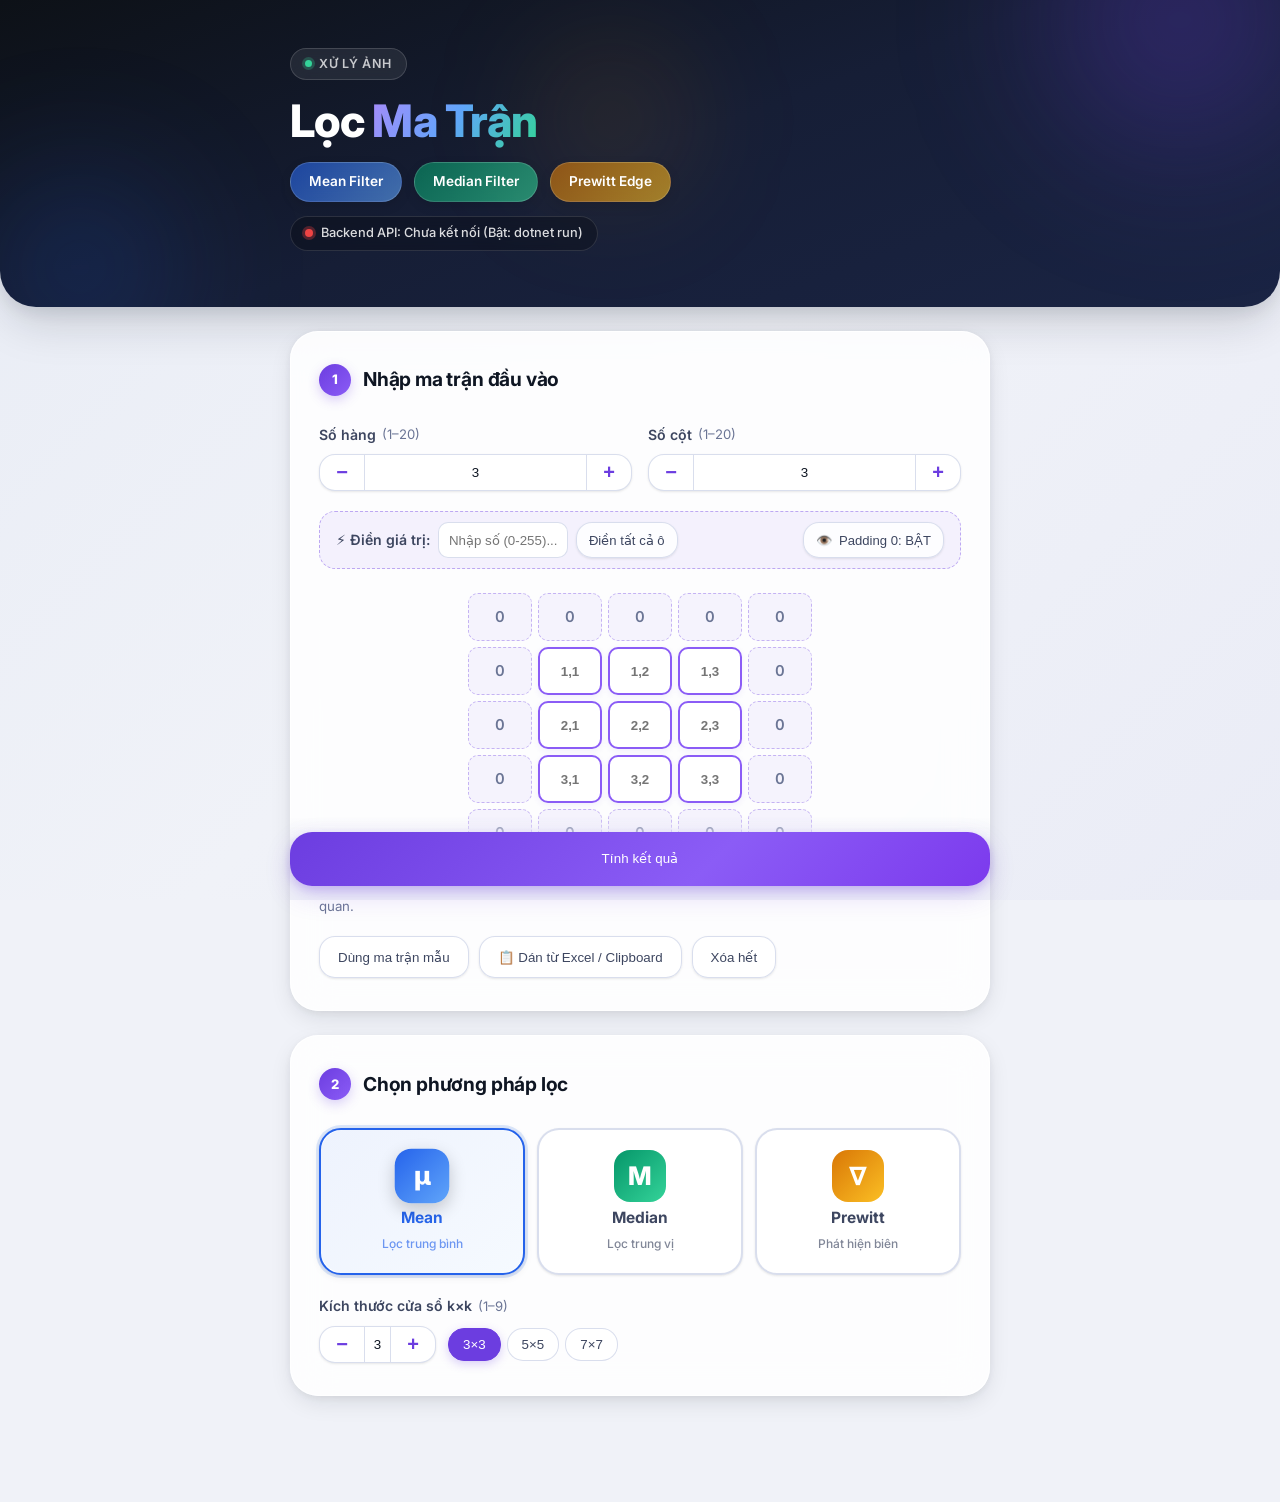
==== backend/wwwroot/index.html @ 403fc02a "feat: hoan thien Backend ASP.NET Core 8, Frontend tuong tac ma tran va dong goi Docker" ====
<!DOCTYPE html>
<html lang="vi">

<head>
    <meta charset="utf-8">
    <meta name="viewport" content="width=device-width, initial-scale=1, viewport-fit=cover">
    <title>Lọc Ma Trận — Mean · Median · Prewitt</title>
    <meta name="description" content="Công cụ lọc ma trận trực quan: Mean Filter, Median Filter và Prewitt Edge Detection với xem từng bước tính toán.">
    <link href="https://fonts.googleapis.com/css2?family=Inter:wght@400;500;600;700;800&display=swap" rel="stylesheet">
    <link rel="stylesheet" href="style.css">
</head>

<body>
    <!-- HERO HEADER -->
    <header class="hero">
        <div class="hero-bg-orb orb1"></div>
        <div class="hero-bg-orb orb2"></div>
        <div class="hero-bg-orb orb3"></div>
        <div class="wrap hero-content">
            <div class="hero-badge">
                <span class="badge-dot"></span>
                Xử lý ảnh
            </div>
            <h1>Lọc <span class="hero-accent">Ma Trận</span></h1>
            <div class="hero-chips">
                <span class="chip">Mean Filter</span>
                <span class="chip">Median Filter</span>
                <span class="chip">Prewitt Edge</span>
            </div>
            <div class="api-status-pill" id="apiStatusBadge">
                <span class="status-indicator offline" id="statusDot"></span>
                <span id="apiStatusText">Đang kiểm tra kết nối Backend API...</span>
            </div>
        </div>
    </header>

    <main class="wrap">

        <!-- STEP 1: MATRIX INPUT -->
        <section class="card" id="step1">
            <h2>
                <span class="step-badge">1</span>
                Nhập ma trận đầu vào
            </h2>

            <div class="row">
                <div class="field-group">
                    <label for="rows">
                        Số hàng <span class="range-hint">(1–20)</span>
                    </label>
                    <div class="step">
                        <button type="button" class="step-btn" id="btnDecRows" aria-label="Giảm số hàng">−</button>
                        <input id="rows" type="number" min="1" max="20" value="3">
                        <button type="button" class="step-btn" id="btnIncRows" aria-label="Tăng số hàng">+</button>
                    </div>
                </div>
                <div class="field-group">
                    <label for="cols">
                        Số cột <span class="range-hint">(1–20)</span>
                    </label>
                    <div class="step">
                        <button type="button" class="step-btn" id="btnDecCols" aria-label="Giảm số cột">−</button>
                        <input id="cols" type="number" min="1" max="20" value="3">
                        <button type="button" class="step-btn" id="btnIncCols" aria-label="Tăng số cột">+</button>
                    </div>
                </div>
            </div>

            <!-- QUICK FILL TOOLBAR -->
            <div class="fill-toolbar">
                <div class="fill-input-group">
                    <span class="toolbar-label">⚡ Điền giá trị:</span>
                    <input id="fillVal" type="number" min="0" max="255" placeholder="Nhập số (0-255)..." class="mini-input">
                    <button class="ghost ghost-sm" id="btnFillAll" type="button" title="Điền toàn bộ các ô trong ma trận bằng số này">Điền tất cả ô</button>
                </div>
                <button class="ghost ghost-sm" id="btnTogglePad" type="button" aria-pressed="true" title="Bật/Tắt hiển thị các vòng số 0 bao quanh ma trận">
                    <span id="padToggleIcon">👁️</span> <span id="padToggleText">Padding 0: BẬT</span>
                </button>
            </div>

            <div class="scroll">
                <div id="mat"></div>
            </div>
            <p class="hint" id="padHint">💡 Các ô nét đứt bao quanh là <b>Padding 0</b>. Bạn có thể chạm/bấm vào bất kỳ ô nào để xem cửa sổ trượt liên quan.</p>
            <div id="selectedWindowInfo" class="window-info-badge" hidden></div>

            <div class="actions">
                <button class="ghost" id="sample" type="button">Dùng ma trận mẫu</button>
                <button class="ghost" id="pasteExcel" type="button">📋 Dán từ Excel / Clipboard</button>
                <button class="ghost ghost-danger" id="clear" type="button">Xóa hết</button>
            </div>
        </section>

        <!-- STEP 2: METHOD SELECT -->
        <section class="card" id="step2">
            <h2>
                <span class="step-badge">2</span>
                Chọn phương pháp lọc
            </h2>

            <div class="method-grid" role="group" aria-label="Phương pháp lọc">
                <button type="button" class="method-card" data-m="mean" aria-pressed="true">
                    <span class="method-icon mean-icon">μ</span>
                    <span class="method-name">Mean</span>
                    <span class="method-desc">Lọc trung bình</span>
                </button>
                <button type="button" class="method-card" data-m="median" aria-pressed="false">
                    <span class="method-icon median-icon">M</span>
                    <span class="method-name">Median</span>
                    <span class="method-desc">Lọc trung vị</span>
                </button>
                <button type="button" class="method-card" data-m="prewitt" aria-pressed="false">
                    <span class="method-icon prewitt-icon">∇</span>
                    <span class="method-name">Prewitt</span>
                    <span class="method-desc">Phát hiện biên</span>
                </button>
            </div>

            <div class="field-group" style="margin-top:20px">
                <label for="k">
                    Kích thước cửa sổ k×k <span class="range-hint">(1–9)</span>
                </label>
                <div style="display: flex; gap: 12px; align-items: center; flex-wrap: wrap;">
                    <div class="step" style="max-width: 170px;">
                        <button type="button" class="step-btn" id="btnDecK" aria-label="Giảm k">−</button>
                        <input id="k" type="number" min="1" max="9" value="3">
                        <button type="button" class="step-btn" id="btnIncK" aria-label="Tăng k">+</button>
                    </div>
                    <div class="quick-k-chips" role="group" aria-label="Chọn nhanh cửa sổ">
                        <button type="button" class="k-chip active" data-k="3">3×3</button>
                        <button type="button" class="k-chip" data-k="5">5×5</button>
                        <button type="button" class="k-chip" data-k="7">7×7</button>
                    </div>
                </div>
            </div>

            <div id="kers" hidden>
                <h3>Kernel Gx <span class="kernel-label">biên dọc</span></h3>
                <div class="scroll"><div id="gx"></div></div>
                <h3>Kernel Gy <span class="kernel-label">biên ngang</span></h3>
                <div class="scroll"><div id="gy"></div></div>
                <div class="actions">
                    <button class="ghost" id="rk" type="button">Đặt lại kernel Prewitt</button>
                </div>
                <p class="hint">Có thể sửa từng ô. <b>Quy ước tích chập Prewitt:</b> kernel được lật 180° trước khi nhân với cửa sổ và lấy trị tuyệt đối.</p>
            </div>
        </section>

        <!-- CTA BAR -->
        <div class="bar">
            <p id="err" role="alert"></p>
            <button class="cta" id="run" type="button">
                <span id="runSpinner" class="spinner"></span>
                <span id="runBtnText">Tính kết quả</span>
            </button>
        </div>

        <!-- RESULTS -->
        <section class="card result-card" id="out" hidden>
            <h2>
                <span class="step-badge result-badge">✓</span>
                Kết quả tính toán
            </h2>

            <div class="result-toolbar">
                <div class="toolbar-left">
                    <span class="toolbar-label">Chế độ hiển thị:</span>
                    <div class="format-toggle" role="group" aria-label="Định dạng hiển thị">
                        <button type="button" class="toggle-btn active" data-fmt="roundedInt">Số nguyên (14)</button>
                        <button type="button" class="toggle-btn" data-fmt="rounded1">Làm tròn 1 số (14.2)</button>
                        <button type="button" class="toggle-btn" data-fmt="exact">Phân số chính xác (128/9)</button>
                    </div>
                </div>
                <div class="toolbar-right">
                    <button type="button" class="toggle-btn toggle-heatmap active" id="btnToggleHeatmap" title="Tô màu phân biệt theo giá trị ô (các số giống nhau cùng màu)">
                        <span id="heatmapIcon">🎨</span> <span id="heatmapText">Màu trực quan: BẬT</span>
                    </button>
                </div>
            </div>

            <div id="warningsBox" class="warning-box" hidden></div>

            <div class="scroll">
                <div id="res"></div>
            </div>

            <div class="divider"></div>
            <h3>Xem từng bước tính toán chi tiết</h3>
            <p class="hint">Chạm vào một ô trong ma trận kết quả ở trên để xem cửa sổ tương ứng và phép tính chi tiết. Ô nét đứt là phần padding 0 ngoài biên.</p>
            <div class="calc" id="detail" hidden></div>
        </section>
    </main>

    <script src="script.js"></script>
</body>

</html>
---- backend/wwwroot/style.css ----
/* ================================================================
   DESIGN TOKENS
================================================================ */
:root {
  /* Colors — Light Mode */
  --bg: #f0f2f8;
  --bg-grad: linear-gradient(135deg, #e8ecf5 0%, #f0f2f8 50%, #eaecf6 100%);
  --card: rgba(255,255,255,0.85);
  --card-border: rgba(255,255,255,0.95);
  --ink: #0f1623;
  --ink-sub: #3d4660;
  --muted: #6b7595;
  --line: rgba(180,190,220,0.5);

  /* Accent palette */
  --a1: #6c3de0;   /* violet */
  --a2: #8b5cf6;
  --a3: #a78bfa;
  --a-glow: rgba(108,61,224,0.25);

  /* Method colors */
  --mean-a: #2563eb;
  --mean-b: #60a5fa;
  --median-a: #059669;
  --median-b: #34d399;
  --prewitt-a: #d97706;
  --prewitt-b: #fbbf24;

  /* Semantic */
  --cell: #ffffff;
  --pad: rgba(108,61,224,0.06);
  --hi: rgba(108,61,224,0.1);
  --hi-border: rgba(108,61,224,0.4);
  --err: #dc2626;
  --err-bg: rgba(220,38,38,0.08);
  --success: #059669;

  /* Hero */
  --hero1: #0d1117;
  --hero2: #161e36;
  --hero3: #1a2444;

  /* Shadows */
  --sh-xs: 0 1px 3px rgba(0,0,0,.06), 0 1px 2px rgba(0,0,0,.04);
  --sh-sm: 0 2px 8px rgba(0,0,0,.08), 0 1px 3px rgba(0,0,0,.05);
  --sh-md: 0 8px 24px -4px rgba(15,22,35,.12), 0 2px 8px rgba(15,22,35,.06);
  --sh-lg: 0 20px 48px -8px rgba(15,22,35,.18), 0 6px 16px rgba(15,22,35,.08);
  --sh-accent: 0 8px 24px -4px var(--a-glow), 0 2px 8px rgba(108,61,224,.15);

  --radius-sm: 10px;
  --radius-md: 16px;
  --radius-lg: 22px;
  --radius-xl: 28px;

  box-sizing: border-box;
  padding-top: env(safe-area-inset-top, 0px);
  padding-bottom: env(safe-area-inset-bottom, 0px);
}

/* Dark mode */
@media (prefers-color-scheme: dark) {
  :root:not([data-theme="light"]) {
    --bg: #070c18;
    --bg-grad: linear-gradient(135deg, #080d1c 0%, #0b1020 50%, #0a0f1e 100%);
    --card: rgba(16,22,40,0.80);
    --card-border: rgba(255,255,255,0.06);
    --ink: #edf0f9;
    --ink-sub: #b0bace;
    --muted: #7885a8;
    --line: rgba(255,255,255,0.07);
    --a1: #8b5cf6; --a2: #a78bfa; --a3: #c4b5fd;
    --a-glow: rgba(139,92,246,.30);
    --mean-a: #3b82f6; --mean-b: #93c5fd;
    --median-a: #10b981; --median-b: #6ee7b7;
    --prewitt-a: #f59e0b; --prewitt-b: #fcd34d;
    --cell: rgba(12,18,34,.90);
    --pad: rgba(139,92,246,.07);
    --hi: rgba(139,92,246,.15);
    --hi-border: rgba(139,92,246,.5);
    --err: #f87171; --err-bg: rgba(248,113,113,.1);
    --hero1: #04060d; --hero2: #08102a; --hero3: #0d1833;
    --sh-xs: 0 1px 3px rgba(0,0,0,.5); --sh-sm: 0 2px 8px rgba(0,0,0,.4);
    --sh-md: 0 8px 24px -4px rgba(0,0,0,.5), 0 2px 8px rgba(0,0,0,.3);
    --sh-lg: 0 20px 48px -8px rgba(0,0,0,.65), 0 6px 16px rgba(0,0,0,.4);
  }
}
:root[data-theme="dark"] {
  --bg: #070c18; --bg-grad: linear-gradient(135deg, #080d1c 0%, #0b1020 50%, #0a0f1e 100%);
  --card: rgba(16,22,40,0.80); --card-border: rgba(255,255,255,0.06);
  --ink: #edf0f9; --ink-sub: #b0bace; --muted: #7885a8; --line: rgba(255,255,255,0.07);
  --a1: #8b5cf6; --a2: #a78bfa; --a3: #c4b5fd; --a-glow: rgba(139,92,246,.30);
  --cell: rgba(12,18,34,.90); --pad: rgba(139,92,246,.07); --hi: rgba(139,92,246,.15);
  --hi-border: rgba(139,92,246,.5); --err: #f87171; --err-bg: rgba(248,113,113,.1);
  --hero1: #04060d; --hero2: #08102a; --hero3: #0d1833;
  --sh-md: 0 8px 24px -4px rgba(0,0,0,.5), 0 2px 8px rgba(0,0,0,.3);
  --sh-lg: 0 20px 48px -8px rgba(0,0,0,.65), 0 6px 16px rgba(0,0,0,.4);
}

/* ================================================================
   BASE
================================================================ */
html { scroll-padding-top: env(safe-area-inset-top, 0px); scroll-behavior: smooth; }
*, *::before, *::after { box-sizing: inherit; }
body {
  margin: 0;
  background: var(--bg-grad), var(--bg);
  background-attachment: fixed;
  color: var(--ink);
  font: 15px/1.6 'Inter', system-ui, -apple-system, 'Segoe UI', sans-serif;
  -webkit-font-smoothing: antialiased;
  min-height: 100dvh;
}
.wrap { max-width: 740px; margin: 0 auto; padding: 0 20px; }

/* ================================================================
   HERO HEADER
================================================================ */
.hero {
  position: relative;
  background: linear-gradient(160deg, var(--hero1) 0%, var(--hero2) 50%, var(--hero3) 100%);
  padding: 48px 0 56px;
  border-radius: 0 0 36px 36px;
  box-shadow: var(--sh-lg);
  overflow: hidden;
}

/* Animated background orbs */
.hero-bg-orb {
  position: absolute;
  border-radius: 50%;
  filter: blur(60px);
  animation: orb-float 8s ease-in-out infinite;
  pointer-events: none;
}
.orb1 {
  width: 400px; height: 400px;
  background: radial-gradient(circle, rgba(108,61,224,.35) 0%, transparent 70%);
  top: -180px; right: -100px;
  animation-delay: 0s;
}
.orb2 {
  width: 280px; height: 280px;
  background: radial-gradient(circle, rgba(37,99,235,.25) 0%, transparent 70%);
  bottom: -100px; left: -60px;
  animation-delay: -3s;
}
.orb3 {
  width: 200px; height: 200px;
  background: radial-gradient(circle, rgba(245,158,11,.2) 0%, transparent 70%);
  top: 20px; left: 40%;
  animation-delay: -5s;
}
@keyframes orb-float {
  0%, 100% { transform: translateY(0) scale(1); }
  50% { transform: translateY(-20px) scale(1.05); }
}

.hero-content { position: relative; z-index: 1; }

.hero-badge {
  display: inline-flex;
  align-items: center;
  gap: 7px;
  padding: 5px 14px;
  background: rgba(255,255,255,.08);
  border: 1px solid rgba(255,255,255,.15);
  border-radius: 999px;
  color: rgba(255,255,255,.75);
  font-size: .78rem;
  font-weight: 600;
  letter-spacing: .06em;
  text-transform: uppercase;
  margin-bottom: 16px;
  backdrop-filter: blur(8px);
}
.badge-dot {
  width: 7px; height: 7px;
  border-radius: 50%;
  background: #34d399;
  box-shadow: 0 0 0 3px rgba(52,211,153,.25);
  animation: pulse-dot 2s ease-in-out infinite;
}
@keyframes pulse-dot {
  0%, 100% { box-shadow: 0 0 0 3px rgba(52,211,153,.25); }
  50% { box-shadow: 0 0 0 6px rgba(52,211,153,.1); }
}

.hero h1 {
  margin: 0 0 10px;
  font-size: clamp(2rem, 5vw, 2.8rem);
  font-weight: 800;
  line-height: 1.15;
  color: #fff;
  letter-spacing: -.02em;
}
.hero-accent {
  background: linear-gradient(120deg, #a78bfa, #60a5fa, #34d399);
  -webkit-background-clip: text;
  -webkit-text-fill-color: transparent;
  background-clip: text;
}
.hero p {
  margin: 0 0 20px;
  color: rgba(255,255,255,.6);
  font-size: .97rem;
  max-width: 48ch;
  line-height: 1.65;
}

.hero-chips { display: flex; flex-wrap: wrap; gap: 12px; margin-top: 15px; }
.chip {
  padding: 8px 18px;
  border-radius: 999px;
  color: #fff;
  font-size: .85rem;
  font-weight: 600;
  backdrop-filter: blur(8px);
  transition: all .25s ease;
  box-shadow: 0 4px 12px rgba(0,0,0,0.1);
  border: 1px solid rgba(255,255,255,0.15);
}
.chip:nth-child(1) { background: linear-gradient(135deg, rgba(37,99,235,.6), rgba(96,165,250,.6)); }
.chip:nth-child(2) { background: linear-gradient(135deg, rgba(5,150,105,.6), rgba(52,211,153,.6)); }
.chip:nth-child(3) { background: linear-gradient(135deg, rgba(217,119,6,.6), rgba(251,191,36,.6)); }
.chip:hover { transform: translateY(-2px) scale(1.03); box-shadow: 0 6px 16px rgba(0,0,0,0.2); filter: brightness(1.15); }

/* ================================================================
   CARDS
================================================================ */
main { padding-top: 6px; padding-bottom: 40px; }

.card {
  background: var(--card);
  backdrop-filter: blur(20px);
  -webkit-backdrop-filter: blur(20px);
  border: 1px solid var(--card-border);
  border-radius: var(--radius-xl);
  padding: 32px 28px;
  margin: 24px 0;
  box-shadow: var(--sh-md);
  transition: box-shadow .3s ease, transform .3s ease;
}
.card:hover { box-shadow: var(--sh-lg); transform: translateY(-2px); }

h2 {
  display: flex;
  align-items: center;
  gap: 12px;
  margin: 0 0 28px;
  font-size: 1.2rem;
  font-weight: 700;
  color: var(--ink);
  letter-spacing: -.01em;
}
h3 {
  display: flex;
  align-items: center;
  gap: 8px;
  margin: 22px 0 12px;
  font-size: .95rem;
  font-weight: 700;
  color: var(--ink-sub);
}

/* Step badge */
.step-badge {
  display: grid;
  place-items: center;
  width: 32px; height: 32px;
  border-radius: 50%;
  background: linear-gradient(135deg, var(--a1), var(--a2));
  color: #fff;
  font-size: .82rem;
  font-weight: 800;
  flex-shrink: 0;
  box-shadow: 0 4px 12px var(--a-glow);
}
.result-badge {
  background: linear-gradient(135deg, var(--success), #34d399);
  box-shadow: 0 4px 12px rgba(5,150,105,.3);
}

/* ================================================================
   FORM ELEMENTS
================================================================ */
.field-group { display: flex; flex-direction: column; gap: 8px; }
label {
  display: flex;
  align-items: center;
  gap: 6px;
  font-weight: 600;
  font-size: .88rem;
  color: var(--ink-sub);
}
.range-hint {
  font-weight: 400;
  color: var(--muted);
  font-size: .82rem;
}

.row { display: flex; gap: 16px; flex-wrap: wrap; margin-bottom: 20px; }
.row > .field-group { flex: 1; min-width: 140px; }

/* Stepper */
.step {
  display: flex;
  align-items: stretch;
  border-radius: var(--radius-md);
  border: 1.5px solid var(--line);
  background: var(--cell);
  overflow: hidden;
  box-shadow: var(--sh-xs);
  transition: border-color .2s, box-shadow .2s;
}
.step:focus-within {
  border-color: var(--a2);
  box-shadow: 0 0 0 3px var(--a-glow);
}
.step-btn {
  width: 44px;
  flex-shrink: 0;
  border: none;
  background: transparent;
  color: var(--a1);
  font-size: 1.25rem;
  font-weight: 700;
  cursor: pointer;
  transition: background .15s, color .15s;
  display: grid;
  place-items: center;
}
.step-btn:hover { background: var(--hi); }
.step-btn:active { background: var(--a1); color: #fff; }
.step input {
  flex: 1;
  min-width: 0;
  border: none;
  border-left: 1.5px solid var(--line);
  border-right: 1.5px solid var(--line);
  text-align: center;
  font: 700 1rem inherit;
  background: var(--cell);
  color: var(--ink);
  padding: 10px 4px;
}
.step input:focus { outline: none; }

/* ================================================================
   MATRIX / GRID
================================================================ */
.scroll {
  overflow-x: auto;
  padding: 8px 2px;
  -webkit-overflow-scrolling: touch;
}
.grid {
  display: grid;
  grid-template-columns: repeat(var(--c), minmax(var(--cell-size, 34px), var(--cell-max, 64px)));
  gap: var(--cell-gap, 6px);
  width: max-content;
  max-width: 100%;
  margin: 0 auto;
}
.grid input, .grid .c {
  height: var(--cell-height, 48px);
  min-width: 0;
  border: 1.5px solid var(--line);
  border-radius: var(--radius-sm);
  background: var(--cell);
  color: var(--ink);
  text-align: center;
  font: 700 .92rem/1 inherit;
  font-variant-numeric: tabular-nums;
  display: flex;
  align-items: center;
  justify-content: center;
  padding: 0 3px;
  box-shadow: var(--sh-xs);
  transition: transform .12s, box-shadow .12s, border-color .18s, background-color .25s ease, color .2s ease;
}
.grid input:focus-visible { transform: translateY(-2px); box-shadow: var(--sh-sm), 0 0 0 3px var(--a-glow); border-color: var(--a2); }
.grid button.c { cursor: pointer; }
.grid button.c:hover { box-shadow: var(--sh-md); transform: translateY(-2px); border-color: var(--a2); }
.grid button.c:active { transform: translateY(0); }
.grid .c.pad { background: var(--pad); color: var(--muted); border-style: dashed; box-shadow: none; }
.grid .c.mid { background: var(--hi); border-color: var(--hi-border); box-shadow: 0 0 0 3px rgba(108,61,224,.12); }
.grid.final .c { border-color: var(--a2); border-width: 2px; box-shadow: var(--sh-xs), 0 0 0 3px rgba(108,61,224,.08); }

input[type=number] { -moz-appearance: textfield; }
input::-webkit-inner-spin-button, input::-webkit-outer-spin-button { -webkit-appearance: none; margin: 0; }
button:focus-visible, input:focus-visible { outline: 3px solid var(--a2); outline-offset: 2px; }

/* ================================================================
   ACTION BUTTONS
================================================================ */
.actions { display: flex; gap: 10px; flex-wrap: wrap; margin-top: 20px; }
.ghost {
  display: inline-flex;
  align-items: center;
  gap: 7px;
  min-height: 42px;
  padding: 0 18px;
  border-radius: var(--radius-md);
  border: 1.5px solid var(--line);
  background: var(--card);
  color: var(--ink-sub);
  font: 600 .88rem inherit;
  cursor: pointer;
  box-shadow: var(--sh-xs);
  transition: background .18s, border-color .18s, color .18s, transform .15s, box-shadow .15s;
}
.ghost:hover {
  background: var(--hi);
  border-color: var(--a2);
  color: var(--a1);
  transform: translateY(-1px);
  box-shadow: var(--sh-sm);
}
.ghost:active { transform: translateY(0); }
.ghost-danger:hover { background: var(--err-bg); border-color: var(--err); color: var(--err); }

/* ================================================================
   METHOD SELECTION CARDS
================================================================ */
.method-grid {
  display: grid;
  grid-template-columns: repeat(3, 1fr);
  gap: 12px;
  margin-bottom: 4px;
}
.method-card {
  position: relative;
  display: flex;
  flex-direction: column;
  align-items: center;
  gap: 8px;
  padding: 20px 12px;
  border: 2px solid var(--line);
  border-radius: var(--radius-lg);
  background: var(--cell);
  color: var(--ink-sub);
  cursor: pointer;
  font: inherit;
  transition: all .22s ease;
  box-shadow: var(--sh-xs);
  overflow: hidden;
}
.method-card::before {
  content: '';
  position: absolute;
  inset: 0;
  opacity: 0;
  border-radius: inherit;
  transition: opacity .22s;
}
.method-card[data-m="mean"]::before { background: linear-gradient(135deg, rgba(37,99,235,.08), rgba(96,165,250,.06)); }
.method-card[data-m="median"]::before { background: linear-gradient(135deg, rgba(5,150,105,.08), rgba(52,211,153,.06)); }
.method-card[data-m="prewitt"]::before { background: linear-gradient(135deg, rgba(217,119,6,.1), rgba(251,191,36,.06)); }

.method-card:hover { transform: translateY(-3px); box-shadow: var(--sh-md); border-color: var(--line); }
.method-card:hover::before { opacity: 1; }

.method-card[aria-pressed="true"] { border-width: 2px; }
.method-card[data-m="mean"][aria-pressed="true"] { border-color: var(--mean-a); box-shadow: var(--sh-sm), 0 0 0 3px rgba(37,99,235,.15); color: var(--mean-a); }
.method-card[data-m="mean"][aria-pressed="true"]::before { opacity: 1; }
.method-card[data-m="median"][aria-pressed="true"] { border-color: var(--median-a); box-shadow: var(--sh-sm), 0 0 0 3px rgba(5,150,105,.15); color: var(--median-a); }
.method-card[data-m="median"][aria-pressed="true"]::before { opacity: 1; }
.method-card[data-m="prewitt"][aria-pressed="true"] { border-color: var(--prewitt-a); box-shadow: var(--sh-sm), 0 0 0 3px rgba(217,119,6,.15); color: var(--prewitt-a); }
.method-card[data-m="prewitt"][aria-pressed="true"]::before { opacity: 1; }

.method-icon {
  display: grid;
  place-items: center;
  width: 52px; height: 52px;
  border-radius: var(--radius-md);
  font-size: 1.6rem;
  font-weight: 800;
  transition: all .22s;
}
.mean-icon { background: linear-gradient(135deg, var(--mean-a), var(--mean-b)); color: #fff; }
.median-icon { background: linear-gradient(135deg, var(--median-a), var(--median-b)); color: #fff; }
.prewitt-icon { background: linear-gradient(135deg, var(--prewitt-a), var(--prewitt-b)); color: #fff; }

.method-card[aria-pressed="true"] .method-icon { box-shadow: 0 6px 16px rgba(0,0,0,.2); transform: scale(1.05); }

.method-name {
  font-size: .97rem;
  font-weight: 700;
  line-height: 1;
}
.method-desc {
  font-size: .75rem;
  font-weight: 500;
  opacity: .65;
  text-align: center;
}

/* Kernel labels */
.kernel-label {
  font-size: .78rem;
  font-weight: 500;
  color: var(--muted);
  padding: 2px 8px;
  background: var(--pad);
  border-radius: 999px;
  margin-left: 4px;
}

/* ================================================================
   STICKY CTA BAR
================================================================ */
.bar {
  position: sticky;
  bottom: 0;
  padding: 14px 0 calc(14px + env(safe-area-inset-bottom, 0px));
  background: linear-gradient(to bottom, transparent, var(--bg) 28%);
  z-index: 10;
}
.cta {
  width: 100%;
  min-height: 54px;
  border: none;
  border-radius: var(--radius-lg);
  background: linear-gradient(135deg, var(--a1), var(--a2) 60%, #7c3aed);
  color: #fff;
  font: 700 1.05rem inherit;
  cursor: pointer;
  letter-spacing: .01em;
  box-shadow: 0 10px 28px -4px var(--a-glow), 0 4px 10px rgba(108,61,224,.2);
  transition: transform .18s, box-shadow .18s, filter .18s;
  display: flex;
  align-items: center;
  justify-content: center;
  gap: 10px;
}
.cta:hover {
  transform: translateY(-2px);
  box-shadow: 0 16px 36px -4px var(--a-glow), 0 6px 14px rgba(108,61,224,.25);
  filter: brightness(1.06);
}
.cta:active { transform: translateY(0); filter: brightness(.97); }

/* ================================================================
   ERROR
================================================================ */
#err {
  color: var(--err);
  font-weight: 600;
  font-size: .9rem;
  margin: 0 0 10px;
  padding: 10px 14px;
  background: var(--err-bg);
  border-radius: var(--radius-md);
  border: 1.5px solid rgba(220,38,38,.25);
  display: none;
}
#err:not(:empty) { display: block; }

/* ================================================================
   HINTS
================================================================ */
.hint {
  color: var(--muted);
  font-size: .83rem;
  margin: 10px 0 0;
  line-height: 1.55;
}

/* ================================================================
   RESULT CARD
================================================================ */
.result-card { animation: slide-up .35s ease both; }
@keyframes slide-up {
  from { opacity: 0; transform: translateY(16px); }
  to { opacity: 1; transform: translateY(0); }
}
.divider {
  height: 1px;
  background: linear-gradient(to right, transparent, var(--line), transparent);
  margin: 20px 0;
}

/* ================================================================
   CALC DETAIL
================================================================ */
.calc {
  margin-top: 16px;
  padding: 18px;
  border-radius: var(--radius-md);
  background: var(--pad);
  border: 1px solid var(--hi-border);
  overflow-wrap: anywhere;
  animation: slide-up .2s ease;
}
.calc p { margin: 8px 0 0; font-size: .9rem; }
.calc b { font-variant-numeric: tabular-nums; color: var(--a1); }

/* ================================================================
   API STATUS PILL
================================================================ */
.api-status-pill {
  display: inline-flex;
  align-items: center;
  gap: 8px;
  margin-top: 14px;
  padding: 6px 14px;
  border-radius: 999px;
  background: rgba(0, 0, 0, 0.25);
  backdrop-filter: blur(8px);
  border: 1px solid rgba(255, 255, 255, 0.12);
  color: rgba(255, 255, 255, 0.85);
  font-size: .8rem;
  font-weight: 500;
}
.status-indicator {
  width: 8px;
  height: 8px;
  border-radius: 50%;
  display: inline-block;
  flex-shrink: 0;
}
.status-indicator.online {
  background: #10b981;
  box-shadow: 0 0 0 3px rgba(16, 185, 129, 0.35);
  animation: pulse-dot 2s infinite;
}
.status-indicator.offline {
  background: #ef4444;
  box-shadow: 0 0 0 3px rgba(239, 68, 68, 0.3);
}

/* ================================================================
   RESULT TOOLBAR & TOGGLE
================================================================ */
.result-toolbar {
  display: flex;
  align-items: center;
  justify-content: space-between;
  flex-wrap: wrap;
  gap: 12px;
  margin-bottom: 18px;
  padding: 12px 16px;
  background: var(--pad);
  border: 1px solid var(--line);
  border-radius: var(--radius-md);
}
.toolbar-left {
  display: flex;
  align-items: center;
  gap: 12px;
  flex-wrap: wrap;
}
.toolbar-right {
  display: flex;
  align-items: center;
  gap: 8px;
}
.toolbar-label {
  font-size: .88rem;
  font-weight: 600;
  color: var(--ink-sub);
}
.format-toggle {
  display: flex;
  background: var(--cell);
  padding: 3px;
  border-radius: 999px;
  border: 1px solid var(--line);
  box-shadow: var(--sh-xs);
  gap: 4px;
}
.toggle-btn {
  border: 1.5px solid transparent;
  background: transparent;
  color: var(--muted);
  padding: 6px 14px;
  border-radius: 999px;
  font: 600 .8rem inherit;
  cursor: pointer;
  transition: all .18s ease;
  display: inline-flex;
  align-items: center;
  gap: 6px;
}
.toggle-btn:hover {
  color: var(--ink);
}
.toggle-btn.active {
  background: var(--a1);
  color: #fff;
  border-color: var(--a1);
  box-shadow: 0 2px 8px var(--a-glow);
}
.toggle-heatmap {
  background: var(--cell);
  border: 1.5px solid var(--line);
  color: var(--ink-sub);
  box-shadow: var(--sh-xs);
}
.toggle-heatmap:hover {
  border-color: var(--a2);
  color: var(--a1);
}
.toggle-heatmap.active {
  background: linear-gradient(135deg, var(--a1), #4f46e5);
  color: #fff;
  border-color: var(--a1);
  box-shadow: 0 2px 10px var(--a-glow);
}

/* ================================================================
   WARNING BOX
================================================================ */
.warning-box {
  margin-bottom: 16px;
  padding: 12px 16px;
  border-radius: var(--radius-md);
  background: rgba(245, 158, 11, 0.1);
  border: 1.5px solid rgba(245, 158, 11, 0.4);
  color: #b45309;
  font-size: .88rem;
  line-height: 1.5;
}
.warning-box:empty { display: none; }

/* ================================================================
   ACTIVE CELL HIGHLIGHT
================================================================ */
.grid.final .c.active {
  background: var(--hi);
  border-color: var(--a1) !important;
  border-width: 2.5px !important;
  box-shadow: 0 0 0 4px var(--a-glow) !important;
  transform: scale(1.06);
  z-index: 2;
}

/* ================================================================
   SPINNER FOR CTA
================================================================ */
.spinner {
  width: 18px;
  height: 18px;
  border: 2.5px solid rgba(255, 255, 255, 0.3);
  border-radius: 50%;
  border-top-color: #fff;
  animation: spin .8s linear infinite;
  display: none; /* Mặc định ẩn hoàn toàn */
}
.spinner.active {
  display: inline-block; /* Chỉ hiện khi đang tính */
}
@keyframes spin {
  to { transform: rotate(360deg); }
}

/* ================================================================
   QUICK FILL TOOLBAR & CHIPS
================================================================ */
.fill-toolbar {
  display: flex;
  align-items: center;
  justify-content: space-between;
  flex-wrap: wrap;
  gap: 12px;
  margin-bottom: 16px;
  padding: 10px 16px;
  background: var(--pad);
  border: 1px dashed var(--hi-border);
  border-radius: var(--radius-md);
}
.fill-input-group {
  display: flex;
  align-items: center;
  gap: 8px;
  flex-wrap: wrap;
}
.mini-input {
  width: 130px;
  height: 36px;
  padding: 0 10px;
  border: 1.5px solid var(--line);
  border-radius: var(--radius-sm);
  background: var(--cell);
  color: var(--ink);
  font: 600 .9rem inherit;
}
.mini-input:focus {
  outline: none;
  border-color: var(--a2);
  box-shadow: 0 0 0 3px var(--a-glow);
}
.ghost-sm {
  min-height: 36px !important;
  padding: 0 12px !important;
  font-size: .82rem !important;
}
.quick-fill-chips {
  display: flex;
  align-items: center;
  gap: 6px;
  flex-wrap: wrap;
}
.chip-sm {
  border: 1px solid var(--line);
  background: var(--cell);
  color: var(--ink-sub);
  padding: 5px 10px;
  border-radius: 999px;
  font: 600 .78rem inherit;
  cursor: pointer;
  transition: all .15s ease;
  box-shadow: var(--sh-xs);
}
.chip-sm:hover {
  background: var(--hi);
  border-color: var(--a2);
  color: var(--a1);
  transform: translateY(-1px);
}
.chip-sm:active {
  transform: translateY(0);
}

/* ================================================================
   QUICK K WINDOW CHIPS
================================================================ */
.quick-k-chips {
  display: flex;
  gap: 6px;
  align-items: center;
  flex-wrap: wrap;
}
.k-chip {
  border: 1.5px solid var(--line);
  background: var(--cell);
  color: var(--ink-sub);
  padding: 8px 14px;
  border-radius: var(--radius-md);
  font: 600 .84rem inherit;
  cursor: pointer;
  transition: all .18s ease;
}
.k-chip:hover {
  border-color: var(--a2);
  color: var(--a1);
  background: var(--hi);
}
.k-chip.active {
  background: var(--a1);
  color: #fff;
  border-color: var(--a1);
  box-shadow: 0 3px 10px var(--a-glow);
}

/* ================================================================
   PADDED INPUT MATRIX CELLS
================================================================ */
.grid input.c-data {
  background: var(--cell);
  border: 2px solid var(--a2);
  color: var(--ink);
  font-weight: 700;
  box-shadow: 0 2px 6px rgba(108, 61, 224, 0.08);
}
.grid input.c-data:focus {
  border-color: var(--a1);
  box-shadow: 0 0 0 3px var(--a-glow);
  transform: scale(1.05);
  z-index: 2;
}
.grid .c.pad {
  background: rgba(108, 61, 224, 0.05);
  color: var(--muted);
  border: 1.5px dashed rgba(108, 61, 224, 0.35);
  font-weight: 600;
  user-select: none;
  cursor: pointer;
  transition: all .15s ease;
}
.grid .c.pad:hover, .grid .c.pad:active {
  background: rgba(108, 61, 224, 0.12);
  border-color: var(--a1);
}
.grid .window-active,
.grid .c.window-active,
.grid input.window-active,
.grid input.c-data.window-active {
  background: rgba(108, 61, 224, 0.22) !important;
  border-color: var(--a1) !important;
  border-width: 2px !important;
  box-shadow: 0 0 0 2px var(--a-glow) !important;
}
.grid .window-center,
.grid .c.window-center,
.grid input.window-center,
.grid input.c-data.window-center {
  background: var(--hi) !important;
  border-color: var(--a1) !important;
  border-width: 2.5px !important;
  box-shadow: 0 0 0 4px var(--a-glow) !important;
  transform: scale(1.08) !important;
  z-index: 10 !important;
}
.window-info-badge {
  display: inline-flex;
  align-items: center;
  gap: 6px;
  margin-top: 8px;
  padding: 6px 14px;
  border-radius: 999px;
  background: var(--hi);
  border: 1px solid var(--hi-border);
  color: var(--a1);
  font-size: .83rem;
  font-weight: 600;
  animation: slide-up .2s ease;
}
.window-info-badge:empty {
  display: none;
}
.close-badge-btn {
  background: transparent;
  border: none;
  color: var(--a1);
  font-weight: 700;
  font-size: .85rem;
  cursor: pointer;
  padding: 2px 6px;
  margin-left: 8px;
  border-radius: 4px;
  display: inline-flex;
  align-items: center;
  justify-content: center;
  transition: all .15s ease;
}
.close-badge-btn:hover {
  background: rgba(108, 61, 224, 0.15);
  color: var(--err);
}

/* ================================================================
   CALCULATION DETAIL CARDS
================================================================ */
.calc-section-title {
  font-weight: 700;
  font-size: .95rem;
  color: var(--ink);
  margin-bottom: 8px;
  display: flex;
  align-items: center;
  gap: 6px;
}
.calc-formula-card {
  background: var(--cell);
  border: 1px solid var(--line);
  border-radius: var(--radius-sm);
  padding: 12px 16px;
  margin-top: 10px;
  font-family: ui-monospace, SFMono-Regular, Menlo, Monaco, Consolas, monospace;
  font-size: .88rem;
  line-height: 1.6;
  color: var(--ink);
  overflow-x: auto;
}
.calc-grid-wrap {
  display: flex;
  gap: 20px;
  align-items: flex-start;
  flex-wrap: wrap;
  margin-top: 12px;
}
.calc-tag {
  display: inline-block;
  padding: 3px 8px;
  border-radius: 6px;
  font-size: .75rem;
  font-weight: 600;
  background: var(--pad);
  color: var(--a1);
}

/* ================================================================
   MOBILE RESPONSIVENESS (< 640px)
================================================================ */
@media (max-width: 640px) {
  .wrap {
    padding: 0 10px;
  }
  .card {
    padding: 20px 14px;
    border-radius: var(--radius-lg);
    margin: 16px 0;
  }
  .hero {
    padding: 32px 0 38px;
    border-radius: 0 0 24px 24px;
  }
  .hero h1 {
    font-size: 1.85rem;
  }
  .grid {
    gap: 4px;
  }
  .grid input, .grid .c {
    height: 40px;
    font-size: .84rem;
  }
  .fill-toolbar {
    flex-direction: column;
    align-items: stretch;
    gap: 10px;
  }
  .fill-input-group {
    width: 100%;
    display: flex;
    justify-content: space-between;
  }
  .mini-input {
    flex: 1;
    min-width: 0;
  }
  .result-toolbar {
    flex-direction: column;
    align-items: stretch;
    gap: 12px;
  }
  .toolbar-left, .toolbar-right {
    width: 100%;
    display: flex;
    justify-content: space-between;
    align-items: center;
  }
  .format-toggle {
    width: 100%;
  }
  .toggle-btn {
    flex: 1;
    text-align: center;
    justify-content: center;
    padding: 6px 6px;
    font-size: .75rem;
  }
  .actions {
    flex-direction: column;
  }
  .ghost {
    width: 100%;
    justify-content: center;
  }
}
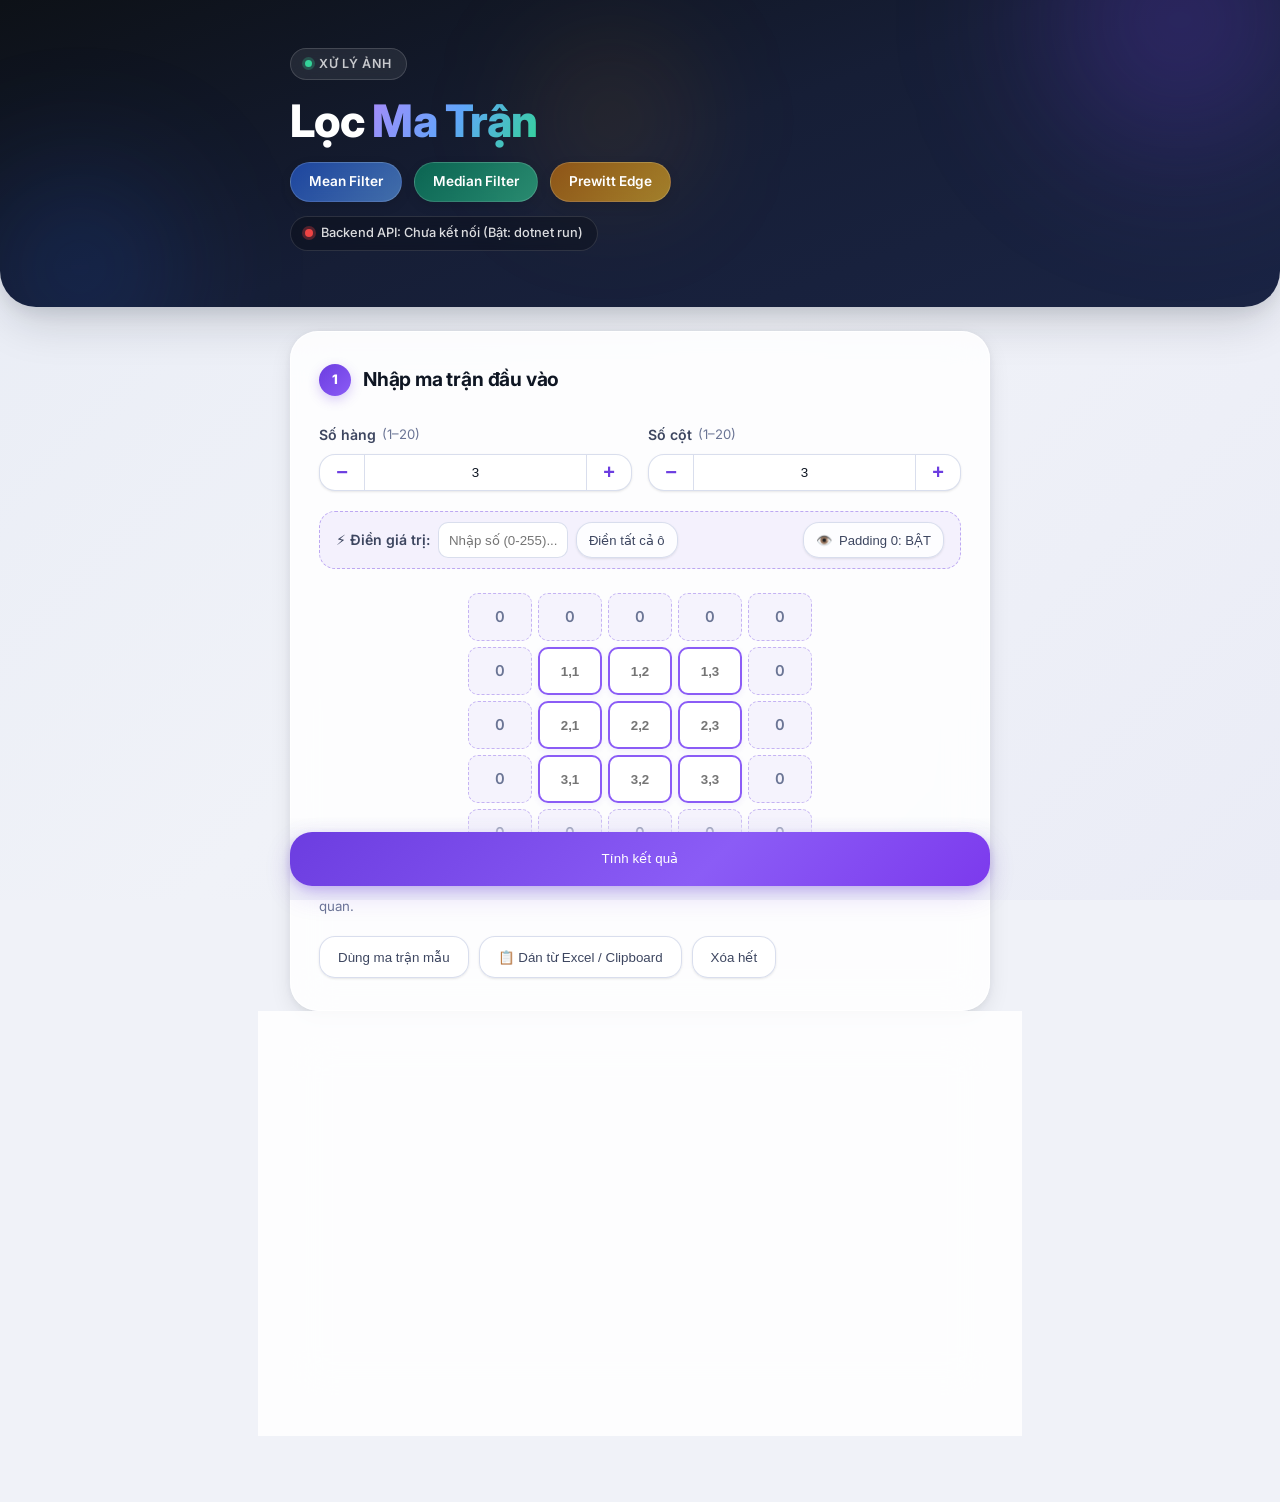
==== commit 04ec763f: "feat: sua loi go ma tran tren mobile, them mau Prewitt cheo vo ghi va nut hoan doi Gx Gy" ====
--- a/backend/wwwroot/index.html
+++ b/backend/wwwroot/index.html
@@ -135,14 +135,27 @@
             </div>
 
             <div id="kers" hidden>
-                <h3>Kernel Gx <span class="kernel-label">biên dọc</span></h3>
-                <div class="scroll"><div id="gx"></div></div>
-                <h3>Kernel Gy <span class="kernel-label">biên ngang</span></h3>
-                <div class="scroll"><div id="gy"></div></div>
-                <div class="actions">
-                    <button class="ghost" id="rk" type="button">Đặt lại kernel Prewitt</button>
-                </div>
-                <p class="hint">Có thể sửa từng ô. <b>Quy ước tích chập Prewitt:</b> kernel được lật 180° trước khi nhân với cửa sổ và lấy trị tuyệt đối.</p>
+                <div class="prewitt-toolbar">
+                    <span class="toolbar-label">⚡ Mẫu mặt nạ:</span>
+                    <div class="prewitt-presets" role="group" aria-label="Mẫu mặt nạ Prewitt">
+                        <button type="button" class="preset-chip active" id="btnPrewittStd" title="Mặt nạ chuẩn: Gx dọc, Gy ngang">Chuẩn (Ngang / Dọc)</button>
+                        <button type="button" class="preset-chip" id="btnPrewittDiag" title="Mặt nạ chéo: Gx chéo chính, Gy chéo phụ theo vở ghi">Biên chéo (Vở ghi)</button>
+                        <button type="button" class="preset-chip" id="btnSwapGxGy" title="Hoán đổi ma trận Gx và Gy cho nhau">⇄ Đổi chỗ Gx ↔ Gy</button>
+                        <button type="button" class="preset-chip" id="rk" title="Khôi phục mặt nạ về ban đầu">Đặt lại mặc định</button>
+                    </div>
+                </div>
+
+                <div class="kernel-wrapper">
+                    <div class="kernel-box">
+                        <h3>Kernel Gx <span class="kernel-label" id="labelGx">biên dọc</span></h3>
+                        <div class="scroll"><div id="gx"></div></div>
+                    </div>
+                    <div class="kernel-box">
+                        <h3>Kernel Gy <span class="kernel-label" id="labelGy">biên ngang</span></h3>
+                        <div class="scroll"><div id="gy"></div></div>
+                    </div>
+                </div>
+                <p class="hint">💡 Bạn có thể bấm chọn mẫu nhanh ở trên hoặc tự do sửa từng ô. <b>Quy ước tích chập Prewitt:</b> kernel được lật 180° trước khi nhân với cửa sổ.</p>
             </div>
         </section>
 
--- a/backend/wwwroot/style.css
+++ b/backend/wwwroot/style.css
@@ -361,7 +361,7 @@
   max-width: 100%;
   margin: 0 auto;
 }
-.grid input, .grid .c {
+.grid .c {
   height: var(--cell-height, 48px);
   min-width: 0;
   border: 1.5px solid var(--line);
@@ -378,7 +378,26 @@
   box-shadow: var(--sh-xs);
   transition: transform .12s, box-shadow .12s, border-color .18s, background-color .25s ease, color .2s ease;
 }
-.grid input:focus-visible { transform: translateY(-2px); box-shadow: var(--sh-sm), 0 0 0 3px var(--a-glow); border-color: var(--a2); }
+.grid input {
+  height: var(--cell-height, 48px);
+  min-width: 0;
+  width: 100%;
+  border: 1.5px solid var(--line);
+  border-radius: var(--radius-sm);
+  background: var(--cell);
+  color: var(--ink);
+  text-align: center;
+  font: 700 .92rem/1 inherit;
+  font-variant-numeric: tabular-nums;
+  display: block; /* Tránh bug display:flex trên input của WebKit/Mobile */
+  padding: 0 3px;
+  box-shadow: var(--sh-xs);
+  touch-action: manipulation;
+  -webkit-user-select: text;
+  user-select: text;
+  transition: box-shadow .12s, border-color .18s, background-color .25s ease, color .2s ease;
+}
+.grid input:focus-visible { box-shadow: var(--sh-sm), 0 0 0 3px var(--a-glow); border-color: var(--a2); }
 .grid button.c { cursor: pointer; }
 .grid button.c:hover { box-shadow: var(--sh-md); transform: translateY(-2px); border-color: var(--a2); }
 .grid button.c:active { transform: translateY(0); }
@@ -498,12 +517,78 @@
 /* Kernel labels */
 .kernel-label {
   font-size: .78rem;
-  font-weight: 500;
-  color: var(--muted);
-  padding: 2px 8px;
+  font-weight: 600;
+  color: var(--a1);
+  padding: 3px 10px;
+  background: var(--hi);
+  border: 1px solid var(--hi-border);
+  border-radius: 999px;
+  margin-left: 6px;
+}
+
+/* ================================================================
+   PREWITT TOOLBAR & PRESETS
+================================================================ */
+.prewitt-toolbar {
+  display: flex;
+  align-items: center;
+  justify-content: space-between;
+  flex-wrap: wrap;
+  gap: 10px;
+  margin: 16px 0 16px;
+  padding: 10px 14px;
   background: var(--pad);
-  border-radius: 999px;
-  margin-left: 4px;
+  border: 1.5px dashed var(--hi-border);
+  border-radius: var(--radius-md);
+}
+.prewitt-presets {
+  display: flex;
+  align-items: center;
+  gap: 8px;
+  flex-wrap: wrap;
+}
+.preset-chip {
+  border: 1.5px solid var(--line);
+  background: var(--cell);
+  color: var(--ink-sub);
+  padding: 6px 12px;
+  border-radius: var(--radius-sm);
+  font: 600 .82rem inherit;
+  cursor: pointer;
+  transition: all .16s ease;
+  box-shadow: var(--sh-xs);
+}
+.preset-chip:hover {
+  background: var(--hi);
+  border-color: var(--a2);
+  color: var(--a1);
+  transform: translateY(-1px);
+}
+.preset-chip.active {
+  background: var(--a1);
+  color: #fff;
+  border-color: var(--a1);
+  box-shadow: 0 3px 10px var(--a-glow);
+}
+.kernel-wrapper {
+  display: grid;
+  grid-template-columns: repeat(auto-fit, minmax(260px, 1fr));
+  gap: 16px;
+  margin-top: 14px;
+}
+.kernel-box {
+  background: var(--cell);
+  border: 1.5px solid var(--line);
+  border-radius: var(--radius-md);
+  padding: 14px;
+  box-shadow: var(--sh-xs);
+}
+.kernel-box h3 {
+  margin: 0 0 12px;
+  font-size: .95rem;
+  display: flex;
+  align-items: center;
+  justify-content: space-between;
 }
 
 /* ================================================================
@@ -866,7 +951,7 @@
 .grid input.c-data:focus {
   border-color: var(--a1);
   box-shadow: 0 0 0 3px var(--a-glow);
-  transform: scale(1.05);
+  transform: none; /* Tránh mất focus trên mobile */
   z-index: 2;
 }
 .grid .c.pad {
@@ -891,15 +976,21 @@
   border-width: 2px !important;
   box-shadow: 0 0 0 2px var(--a-glow) !important;
 }
-.grid .window-center,
-.grid .c.window-center,
+.grid .c.window-center {
+  background: var(--hi) !important;
+  border-color: var(--a1) !important;
+  border-width: 2.5px !important;
+  box-shadow: 0 0 0 4px var(--a-glow) !important;
+  transform: scale(1.08) !important;
+  z-index: 10 !important;
+}
 .grid input.window-center,
 .grid input.c-data.window-center {
   background: var(--hi) !important;
   border-color: var(--a1) !important;
   border-width: 2.5px !important;
   box-shadow: 0 0 0 4px var(--a-glow) !important;
-  transform: scale(1.08) !important;
+  transform: none !important; /* Tuyệt đối không scale input để bàn phím ảo không bị tắt */
   z-index: 10 !important;
 }
 .window-info-badge {
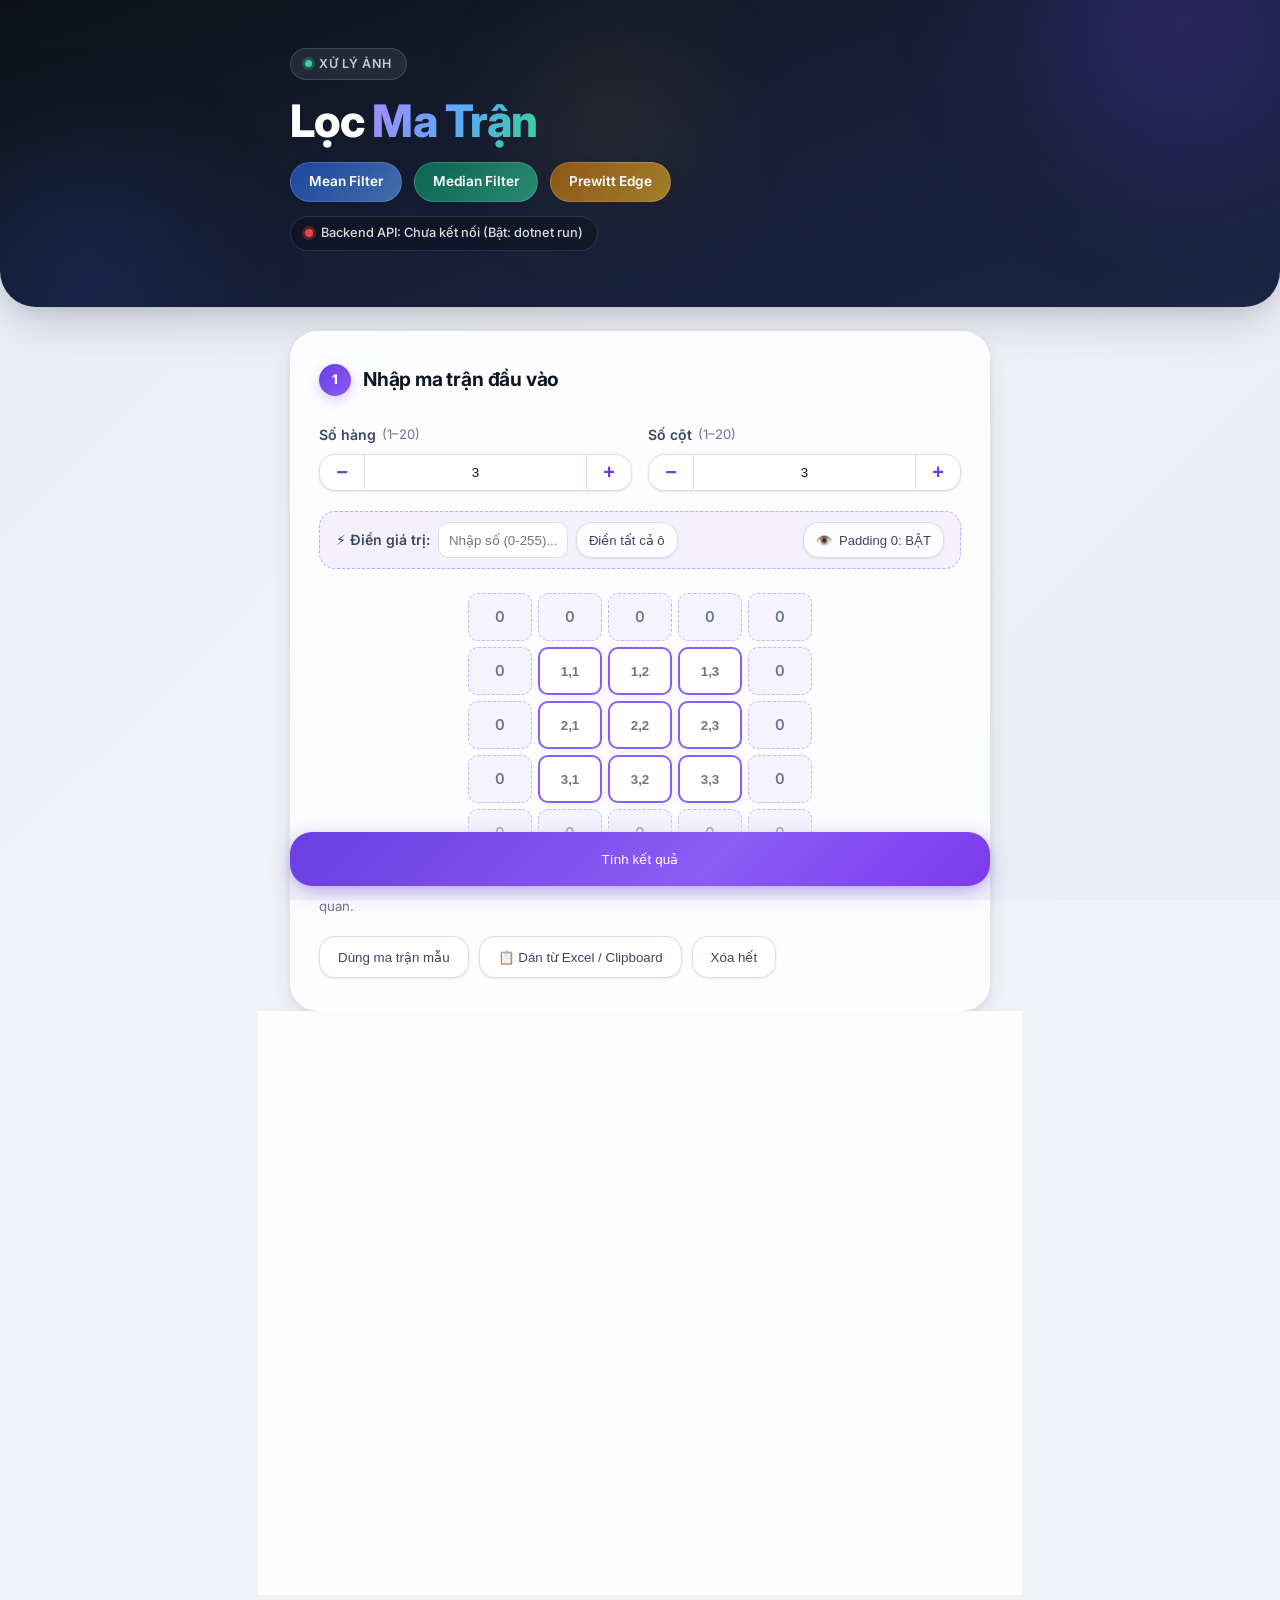
==== commit 2d31c2f2: "feat: them phuong phap phat hien bien la ban Compass 8 huong" ====
--- a/backend/wwwroot/index.html
+++ b/backend/wwwroot/index.html
@@ -114,6 +114,11 @@
                     <span class="method-name">Prewitt</span>
                     <span class="method-desc">Phát hiện biên</span>
                 </button>
+                <button type="button" class="method-card" data-m="compass" aria-pressed="false">
+                    <span class="method-icon compass-icon">🧭</span>
+                    <span class="method-name">Compass</span>
+                    <span class="method-desc">La bàn (8 hướng)</span>
+                </button>
             </div>
 
             <div class="field-group" style="margin-top:20px">
@@ -157,6 +162,32 @@
                 </div>
                 <p class="hint">💡 Bạn có thể bấm chọn mẫu nhanh ở trên hoặc tự do sửa từng ô. <b>Quy ước tích chập Prewitt:</b> kernel được lật 180° trước khi nhân với cửa sổ.</p>
             </div>
+
+            <!-- COMPASS SECTION -->
+            <div id="compassSection" hidden>
+                <div class="prewitt-toolbar">
+                    <span class="toolbar-label">⚡ Mẫu mặt nạ gốc K₀:</span>
+                    <div class="prewitt-presets" role="group" aria-label="Mẫu mặt nạ La bàn">
+                        <button type="button" class="preset-chip active" id="btnCompassStd" title="Mặt nạ gốc Prewitt chuẩn">Prewitt chuẩn</button>
+                        <button type="button" class="preset-chip" id="btnCompassDiag" title="Mặt nạ gốc từ vở ghi">Vở ghi</button>
+                        <button type="button" class="preset-chip" id="btnCompassKirsch" title="Mặt nạ gốc Kirsch (trọng số 5 và -3)">Kirsch (5, -3)</button>
+                        <button type="button" class="preset-chip" id="btnRotateCompassCCW" title="Thử xoay mặt nạ gốc 45° ngược chiều kim đồng hồ">⟲ Xoay thử 45° CCW</button>
+                    </div>
+                </div>
+
+                <div class="kernel-wrapper" style="grid-template-columns: 1fr;">
+                    <div class="kernel-box">
+                        <h3>Mặt nạ gốc K₀ <span class="kernel-label" id="labelCompassBase">0° (Gốc)</span></h3>
+                        <div class="scroll"><div id="compassBaseKernel"></div></div>
+                        <p class="hint" style="margin-top: 8px;">💡 Bạn có thể sửa từng ô trong mặt nạ gốc K₀. 8 hướng la bàn bên dưới sẽ tự động xoay ngược chiều kim đồng hồ (45° CCW) theo mặt nạ này.</p>
+                    </div>
+                </div>
+
+                <div style="margin-top: 20px;">
+                    <h4 style="margin: 0 0 10px; font-size: 0.95rem; color: var(--ink);">🧭 8 Mặt nạ la bàn sinh tự động (Xoay 45° ngược KĐH):</h4>
+                    <div class="compass-8-grid" id="compass8Preview"></div>
+                </div>
+            </div>
         </section>
 
         <!-- CTA BAR -->
--- a/backend/wwwroot/style.css
+++ b/backend/wwwroot/style.css
@@ -499,6 +499,7 @@
 .mean-icon { background: linear-gradient(135deg, var(--mean-a), var(--mean-b)); color: #fff; }
 .median-icon { background: linear-gradient(135deg, var(--median-a), var(--median-b)); color: #fff; }
 .prewitt-icon { background: linear-gradient(135deg, var(--prewitt-a), var(--prewitt-b)); color: #fff; }
+.compass-icon { background: linear-gradient(135deg, #0284c7, #0369a1); color: #fff; }
 
 .method-card[aria-pressed="true"] .method-icon { box-shadow: 0 6px 16px rgba(0,0,0,.2); transform: scale(1.05); }
 
@@ -589,6 +590,70 @@
   display: flex;
   align-items: center;
   justify-content: space-between;
+}
+
+/* ================================================================
+   COMPASS 8 DIRECTIONS GRID PREVIEW
+================================================================ */
+.compass-8-grid {
+  display: grid;
+  grid-template-columns: repeat(auto-fill, minmax(130px, 1fr));
+  gap: 12px;
+  margin-top: 10px;
+}
+.compass-mini-card {
+  background: var(--cell);
+  border: 1.5px solid var(--line);
+  border-radius: var(--radius-sm);
+  padding: 10px 8px;
+  text-align: center;
+  transition: transform .15s ease, border-color .15s ease, box-shadow .15s ease;
+  box-shadow: var(--sh-xs);
+}
+.compass-mini-card:hover {
+  border-color: var(--a2);
+  transform: translateY(-2px);
+  box-shadow: var(--sh-sm);
+}
+.compass-mini-title {
+  font-size: .74rem;
+  font-weight: 700;
+  color: var(--a1);
+  margin-bottom: 6px;
+  white-space: nowrap;
+  overflow: hidden;
+  text-overflow: ellipsis;
+}
+.compass-mini-grid {
+  display: grid;
+  grid-template-columns: repeat(3, 1fr);
+  gap: 3px;
+  width: 84px;
+  margin: 0 auto;
+}
+.compass-mini-cell {
+  height: 24px;
+  display: flex;
+  align-items: center;
+  justify-content: center;
+  background: var(--pad);
+  border-radius: 3px;
+  font-size: .72rem;
+  font-weight: 700;
+  color: var(--ink);
+  font-family: ui-monospace, monospace;
+}
+.compass-mini-cell.neg {
+  color: #dc2626;
+  background: rgba(220, 38, 38, 0.08);
+}
+.compass-mini-cell.pos {
+  color: #2563eb;
+  background: rgba(37, 99, 235, 0.08);
+}
+.compass-mini-cell.zero {
+  color: var(--muted);
+  opacity: 0.55;
 }
 
 /* ================================================================
